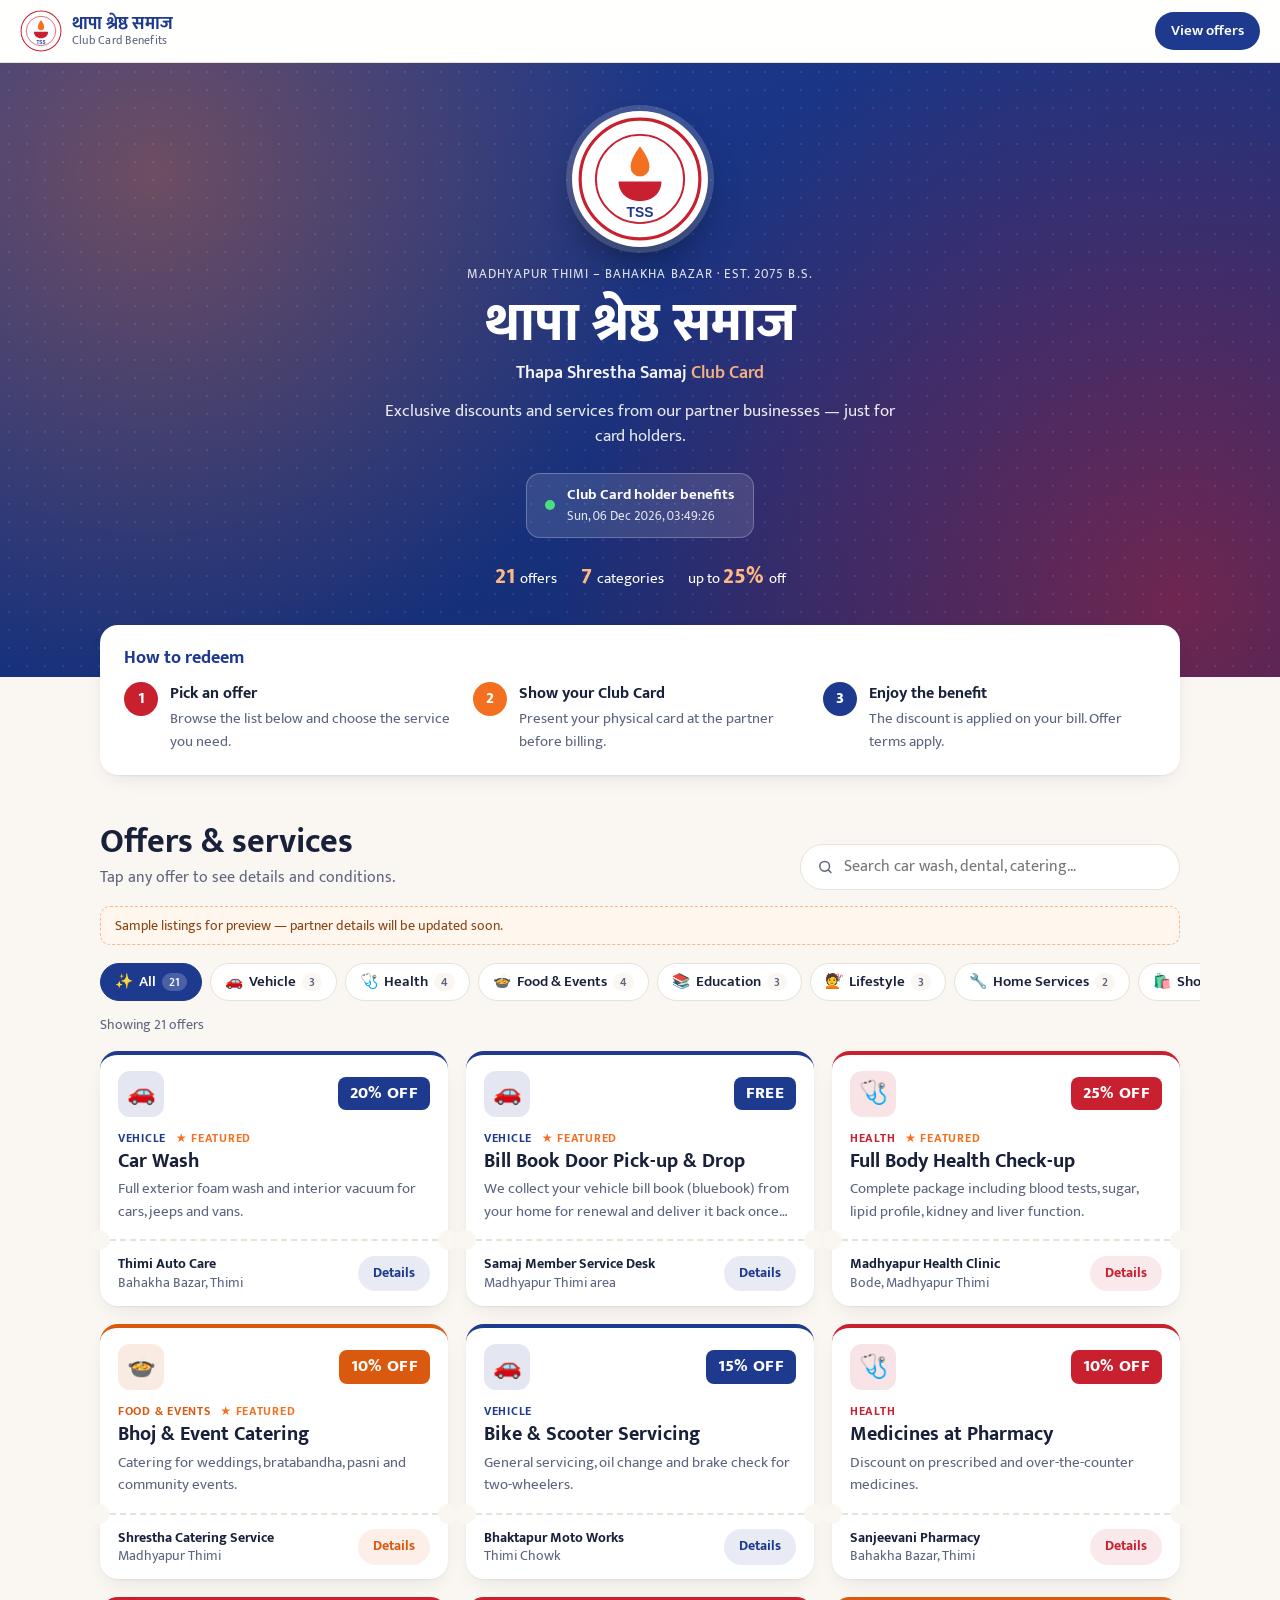
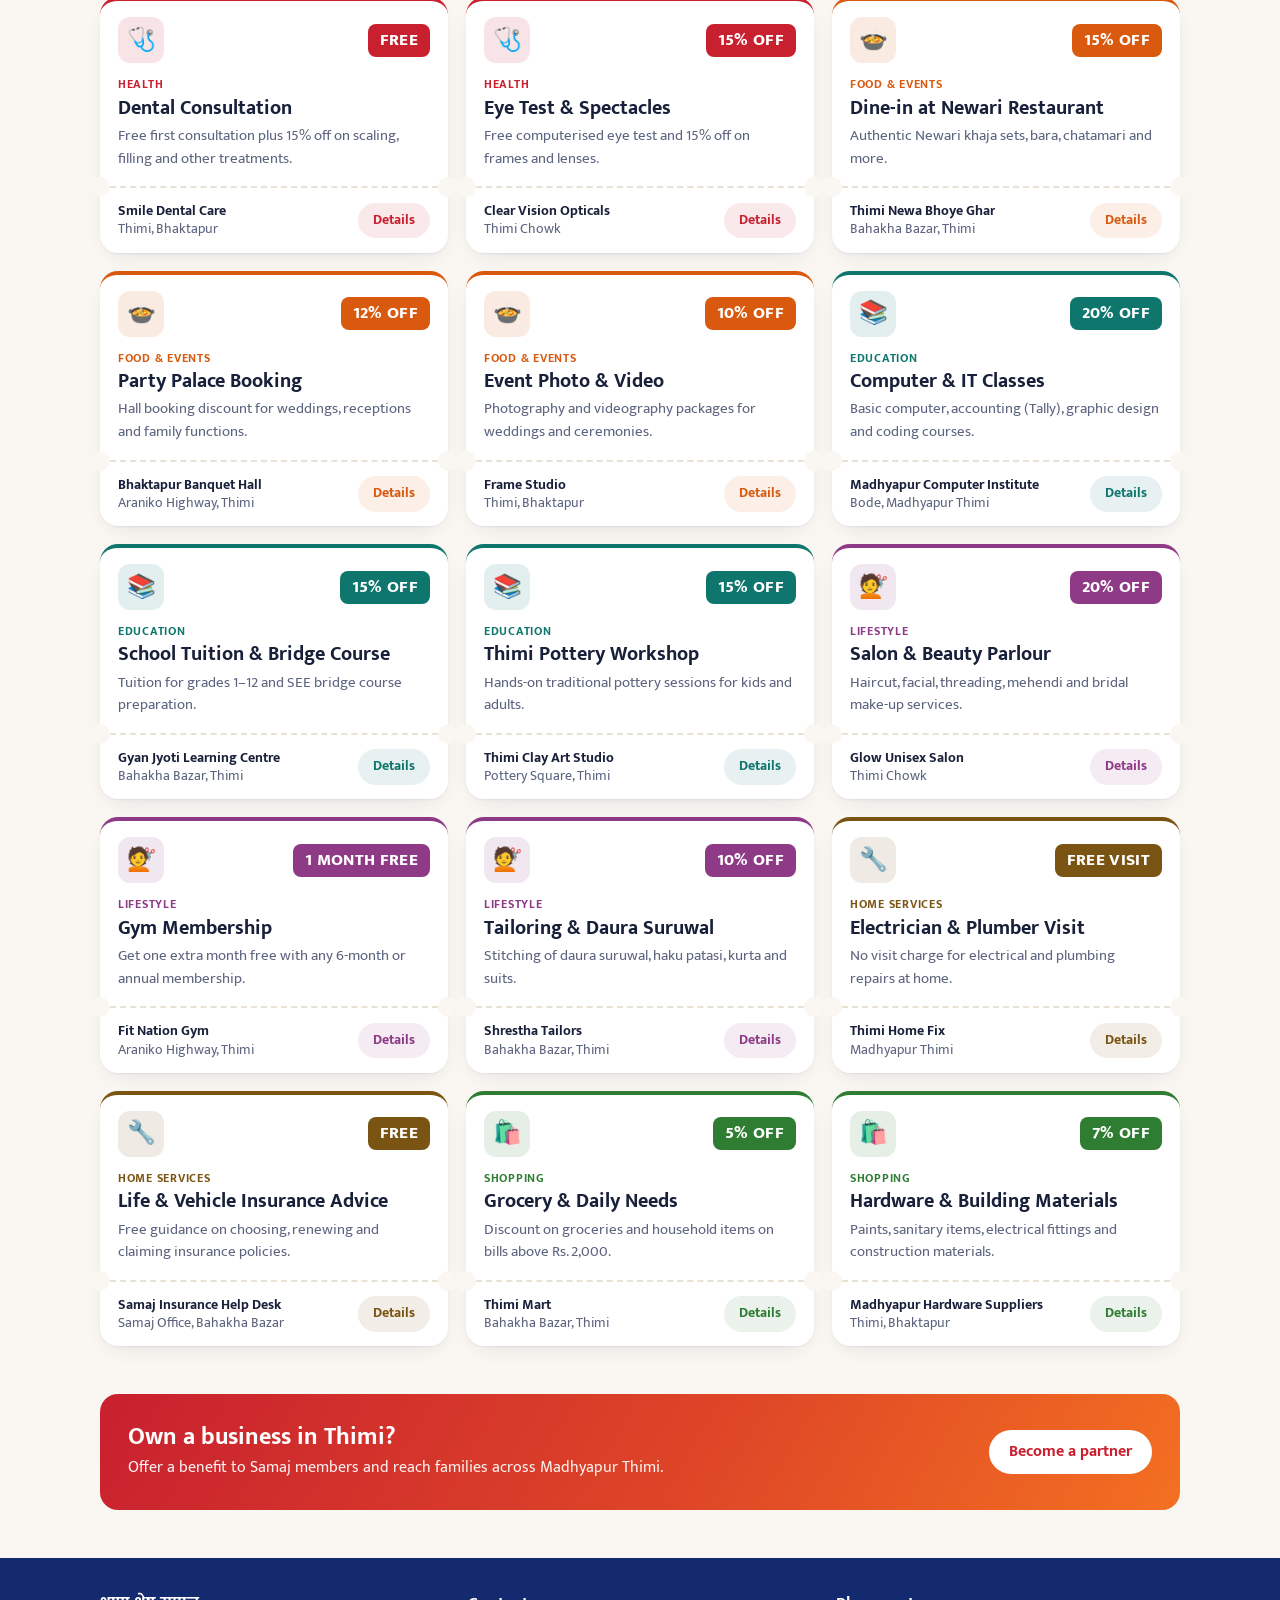
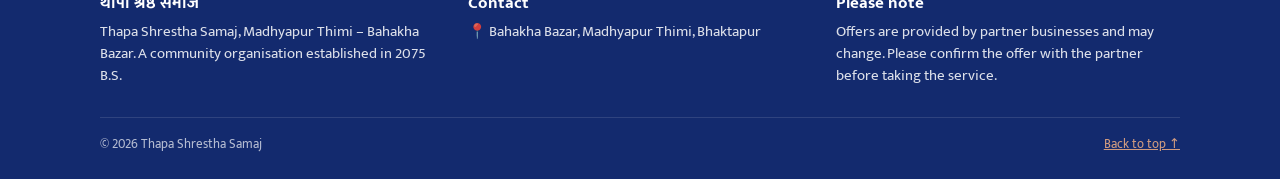
==== index.html @ 38b7edff "Add Club Card services and offers website Co-Authored-By: Claude Opus 5 <noreply@anthropic.com>" ====
<!DOCTYPE html>
<html lang="en">
<head>
  <meta charset="utf-8">
  <meta name="viewport" content="width=device-width, initial-scale=1">
  <title>Thapa Shrestha Samaj · Club Card Benefits</title>
  <meta name="description" content="Discounts, services and offers available to Thapa Shrestha Samaj Club Card holders in Madhyapur Thimi – Bahakha Bazar.">
  <meta name="theme-color" content="#1d3a8f">
  <meta property="og:title" content="Thapa Shrestha Samaj · Club Card Benefits">
  <meta property="og:description" content="Exclusive discounts and services for Club Card holders.">
  <meta property="og:image" content="assets/logo.png">
  <link rel="icon" href="assets/logo.png">
  <link rel="apple-touch-icon" href="assets/logo.png">
  <link rel="preconnect" href="https://fonts.googleapis.com">
  <link rel="preconnect" href="https://fonts.gstatic.com" crossorigin>
  <link href="https://fonts.googleapis.com/css2?family=Mukta:wght@400;500;600;700;800&display=swap" rel="stylesheet">
  <link rel="stylesheet" href="css/style.css">
</head>
<body>
  <header class="topbar">
    <a class="brand" href="#top">
      <img class="brand-logo" src="assets/logo.png" alt="" onerror="this.onerror=null;this.src='assets/logo-placeholder.svg'">
      <span class="brand-text">
        <strong lang="ne">थापा श्रेष्ठ समाज</strong>
        <small>Club Card Benefits</small>
      </span>
    </a>
    <a class="topbar-link" href="#offers">View offers</a>
  </header>

  <main id="top">
    <section class="hero">
      <div class="hero-inner">
        <div class="hero-logo">
          <img src="assets/logo.png" alt="Thapa Shrestha Samaj logo" onerror="this.onerror=null;this.src='assets/logo-placeholder.svg'">
        </div>
        <p class="eyebrow">Madhyapur Thimi – Bahakha Bazar · Est. 2075 B.S.</p>
        <h1 lang="ne">थापा श्रेष्ठ समाज</h1>
        <p class="hero-sub">Thapa Shrestha Samaj <span>Club Card</span></p>
        <p class="lead">Exclusive discounts and services from our partner businesses — just for card holders.</p>

        <div class="live-pass">
          <span class="pulse" aria-hidden="true"></span>
          <div>
            <strong id="member-line">Club Card holder benefits</strong>
            <span id="clock">&nbsp;</span>
          </div>
        </div>

        <ul class="stats">
          <li><strong id="stat-offers">0</strong> offers</li>
          <li><strong id="stat-cats">0</strong> categories</li>
          <li>up to <strong id="stat-max">0%</strong> off</li>
        </ul>
      </div>
    </section>

    <section class="section how" aria-labelledby="how-title">
      <div class="how-card">
        <h2 id="how-title">How to redeem</h2>
        <ol class="steps">
          <li><span>1</span><div><strong>Pick an offer</strong><p>Browse the list below and choose the service you need.</p></div></li>
          <li><span>2</span><div><strong>Show your Club Card</strong><p>Present your physical card at the partner before billing.</p></div></li>
          <li><span>3</span><div><strong>Enjoy the benefit</strong><p>The discount is applied on your bill. Offer terms apply.</p></div></li>
        </ol>
      </div>
    </section>

    <section id="offers" class="section offers" aria-labelledby="offers-title">
      <div class="offers-head">
        <div>
          <h2 id="offers-title">Offers &amp; services</h2>
          <p>Tap any offer to see details and conditions.</p>
        </div>
        <label class="search">
          <svg width="18" height="18" viewBox="0 0 24 24" fill="none" stroke="currentColor" stroke-width="2.2" stroke-linecap="round" aria-hidden="true"><circle cx="11" cy="11" r="7"/><path d="m20 20-3.5-3.5"/></svg>
          <span class="sr-only">Search offers</span>
          <input id="search" type="search" placeholder="Search car wash, dental, catering…" autocomplete="off">
        </label>
      </div>

      <p id="sample-notice" class="sample-notice" hidden>Sample listings for preview — partner details will be updated soon.</p>

      <div id="chips" class="chips" aria-label="Filter by category"></div>
      <p id="result-count" class="result-count" aria-live="polite"></p>

      <div id="grid" class="grid"></div>

      <div id="empty" class="empty" hidden>
        <p class="empty-icon" aria-hidden="true">🔍</p>
        <p><strong>No offers found.</strong><br>Try a different word or category.</p>
        <button type="button" id="reset" class="btn-outline">Show all offers</button>
      </div>
    </section>

    <section class="section cta-wrap">
      <div class="cta">
        <div>
          <h2>Own a business in Thimi?</h2>
          <p>Offer a benefit to Samaj members and reach families across Madhyapur Thimi.</p>
        </div>
        <a class="btn" href="#contact">Become a partner</a>
      </div>
    </section>
  </main>

  <footer id="contact">
    <div class="footer-grid">
      <div>
        <h3 lang="ne">थापा श्रेष्ठ समाज</h3>
        <p>Thapa Shrestha Samaj, Madhyapur Thimi – Bahakha Bazar. A community organisation established in 2075 B.S.</p>
      </div>
      <div>
        <h3>Contact</h3>
        <div id="contact-list"></div>
      </div>
      <div>
        <h3>Please note</h3>
        <p>Offers are provided by partner businesses and may change. Please confirm the offer with the partner before taking the service.</p>
      </div>
    </div>
    <div class="footer-bottom">
      <span>© <span id="year"></span> Thapa Shrestha Samaj</span>
      <a href="#top">Back to top ↑</a>
    </div>
  </footer>

  <dialog id="offer-dialog" aria-labelledby="dlg-title">
    <div id="dlg-content"></div>
  </dialog>

  <script src="js/offers.js"></script>
  <script src="js/app.js"></script>
</body>
</html>
---- css/style.css ----
:root {
  --navy: #1d3a8f;
  --navy-2: #132a6e;
  --red: #c8202f;
  --orange: #f37021;
  --bg: #faf7f2;
  --surface: #ffffff;
  --ink: #18203a;
  --muted: #5d6580;
  --line: #e8e2d6;
  --radius: 18px;
  --shadow: 0 1px 2px rgba(20, 30, 70, .06), 0 8px 24px -12px rgba(20, 30, 70, .18);
}

* { box-sizing: border-box; }
html { scroll-behavior: smooth; scroll-padding-top: 72px; }
body {
  margin: 0;
  font-family: "Mukta", system-ui, -apple-system, "Segoe UI", sans-serif;
  color: var(--ink);
  background: var(--bg);
  line-height: 1.5;
  -webkit-font-smoothing: antialiased;
}
img { max-width: 100%; display: block; }
h1, h2, h3, h4 { line-height: 1.15; margin: 0; }
a { color: var(--navy); }
[hidden] { display: none !important; }
.sr-only { position: absolute; width: 1px; height: 1px; overflow: hidden; clip: rect(0 0 0 0); white-space: nowrap; }
.section { max-width: 1120px; margin: 0 auto; padding: 40px 20px; }

/* ── Top bar ─────────────────────────────────────────────── */
.topbar {
  position: sticky; top: 0; z-index: 20;
  display: flex; align-items: center; justify-content: space-between; gap: 12px;
  padding: 10px 20px;
  background: rgba(255, 255, 255, .92);
  backdrop-filter: blur(10px); -webkit-backdrop-filter: blur(10px);
  border-bottom: 1px solid var(--line);
}
.brand { display: flex; align-items: center; gap: 10px; text-decoration: none; color: var(--ink); }
.brand-logo { width: 42px; height: 42px; border-radius: 50%; object-fit: contain; background: #fff; }
.brand-text { display: flex; flex-direction: column; line-height: 1.1; }
.brand-text strong { font-size: 1.1rem; color: var(--navy); }
.brand-text small { font-size: .78rem; color: var(--muted); letter-spacing: .02em; }
.topbar-link {
  font-weight: 600; font-size: .92rem; text-decoration: none;
  padding: 8px 16px; border-radius: 999px; background: var(--navy); color: #fff;
}

/* ── Hero ────────────────────────────────────────────────── */
.hero {
  position: relative; overflow: hidden; color: #fff; text-align: center;
  padding: 48px 20px 84px;
  background:
    radial-gradient(circle at 12% 18%, rgba(243, 112, 33, .38), transparent 42%),
    radial-gradient(circle at 92% 88%, rgba(200, 32, 47, .5), transparent 48%),
    linear-gradient(160deg, var(--navy) 0%, var(--navy-2) 100%);
}
.hero::after {
  content: ""; position: absolute; inset: 0; pointer-events: none;
  background-image: radial-gradient(rgba(255, 255, 255, .09) 1px, transparent 1px);
  background-size: 18px 18px;
}
.hero-inner { position: relative; z-index: 1; max-width: 720px; margin: 0 auto; }
.hero-logo {
  width: 136px; height: 136px; margin: 0 auto 18px; padding: 5px;
  border-radius: 50%; background: #fff;
  box-shadow: 0 0 0 6px rgba(255, 255, 255, .16), 0 20px 40px -10px rgba(0, 0, 0, .45);
}
.hero-logo img { width: 100%; height: 100%; object-fit: contain; border-radius: 50%; }
.eyebrow { margin: 0 0 8px; font-size: .82rem; letter-spacing: .08em; text-transform: uppercase; opacity: .85; }
.hero h1 { font-size: clamp(2.2rem, 8vw, 3.4rem); font-weight: 800; }
.hero-sub { margin: 4px 0 0; font-size: 1.15rem; font-weight: 600; opacity: .95; }
.hero-sub span { color: #ffb784; }
.lead { margin: 12px auto 24px; max-width: 520px; font-size: 1.05rem; opacity: .9; }

.live-pass {
  display: inline-flex; align-items: center; gap: 12px; text-align: left;
  padding: 10px 18px; border-radius: 14px;
  background: rgba(255, 255, 255, .12); border: 1px solid rgba(255, 255, 255, .25);
}
.live-pass strong { display: block; font-size: .95rem; }
#clock { display: block; font-size: .82rem; opacity: .85; font-variant-numeric: tabular-nums; }
.pulse {
  flex: none; width: 10px; height: 10px; border-radius: 50%; background: #4ade80;
  animation: pulse 1.8s infinite;
}
@keyframes pulse {
  0% { box-shadow: 0 0 0 0 rgba(74, 222, 128, .7); }
  70%, 100% { box-shadow: 0 0 0 10px rgba(74, 222, 128, 0); }
}
.stats {
  list-style: none; margin: 22px 0 0; padding: 0;
  display: flex; justify-content: center; flex-wrap: wrap; gap: 6px 24px;
  font-size: .95rem;
}
.stats strong { font-size: 1.4rem; font-weight: 800; color: #ffb784; margin-right: 2px; }

/* ── How to redeem ───────────────────────────────────────── */
.how { margin-top: -52px; position: relative; z-index: 2; padding-top: 0; padding-bottom: 8px; }
.how-card { background: var(--surface); border-radius: var(--radius); box-shadow: var(--shadow); padding: 22px 24px; }
.how h2 { font-size: 1.15rem; color: var(--navy); }
.steps {
  list-style: none; margin: 14px 0 0; padding: 0;
  display: grid; gap: 16px; grid-template-columns: repeat(auto-fit, minmax(230px, 1fr));
}
.steps li { display: flex; gap: 12px; align-items: flex-start; }
.steps li > span {
  flex: none; width: 34px; height: 34px; border-radius: 50%;
  display: grid; place-items: center; font-weight: 800; color: #fff; background: var(--red);
}
.steps li:nth-child(2) > span { background: var(--orange); }
.steps li:nth-child(3) > span { background: var(--navy); }
.steps strong { display: block; }
.steps p { margin: 2px 0 0; color: var(--muted); font-size: .93rem; }

/* ── Offers toolbar ──────────────────────────────────────── */
.offers-head { display: flex; flex-wrap: wrap; align-items: flex-end; justify-content: space-between; gap: 14px; }
.offers-head h2 { font-size: clamp(1.6rem, 4vw, 2.1rem); }
.offers-head p { margin: 4px 0 0; color: var(--muted); }
.search {
  display: flex; align-items: center; gap: 8px;
  flex: 1 1 280px; max-width: 380px; height: 46px; padding: 0 16px;
  background: #fff; border: 1px solid var(--line); border-radius: 999px; color: var(--muted);
}
.search:focus-within { border-color: var(--navy); box-shadow: 0 0 0 3px rgba(29, 58, 143, .15); }
.search input { border: 0; outline: 0; background: transparent; font: inherit; width: 100%; color: var(--ink); }

.sample-notice {
  margin: 16px 0 0; padding: 8px 14px; border-radius: 10px; font-size: .88rem;
  background: #fff6ee; border: 1px dashed #f3b98f; color: #8a4411;
}

.chips {
  display: flex; gap: 8px; overflow-x: auto;
  margin: 0 -20px; padding: 18px 20px 6px;
  scrollbar-width: none;
}
.chips::-webkit-scrollbar { display: none; }
.chip {
  flex: none; display: inline-flex; align-items: center; gap: 6px; cursor: pointer;
  font: inherit; font-weight: 600; font-size: .92rem; color: var(--ink);
  padding: 7px 14px; border-radius: 999px; border: 1px solid var(--line); background: #fff;
}
.chip:hover { border-color: #cfc6b4; }
.chip em { font-style: normal; font-size: .75rem; padding: 0 7px; border-radius: 999px; background: var(--bg); color: var(--muted); }
.chip[aria-pressed="true"] { background: var(--navy); border-color: var(--navy); color: #fff; }
.chip[aria-pressed="true"] em { background: rgba(255, 255, 255, .2); color: #fff; }
.result-count { color: var(--muted); font-size: .9rem; margin: 8px 0 14px; min-height: 1.35em; }

/* ── Offer coupon cards ──────────────────────────────────── */
.grid { display: grid; gap: 18px; grid-template-columns: repeat(auto-fill, minmax(270px, 1fr)); }
.offer {
  position: relative; display: flex; flex-direction: column; cursor: pointer;
  background: var(--surface); border-radius: var(--radius); box-shadow: var(--shadow);
  border-top: 4px solid var(--accent);
  transition: transform .15s ease, box-shadow .15s ease;
}
.offer:hover { transform: translateY(-3px); box-shadow: 0 1px 2px rgba(20, 30, 70, .06), 0 18px 34px -14px rgba(20, 30, 70, .32); }
.offer-top { display: flex; align-items: center; justify-content: space-between; gap: 10px; padding: 16px 18px 0; }
.offer-icon {
  width: 46px; height: 46px; border-radius: 12px; display: grid; place-items: center; font-size: 1.45rem;
  background: color-mix(in srgb, var(--accent) 12%, #fff);
}
.offer-badge {
  font-weight: 800; font-size: 1.05rem; letter-spacing: .02em; color: #fff;
  background: var(--accent); padding: 4px 12px; border-radius: 8px; white-space: nowrap;
}
.offer-body { padding: 12px 18px 16px; flex: 1; }
.offer-cat { margin: 0 0 3px; font-size: .76rem; font-weight: 700; text-transform: uppercase; letter-spacing: .06em; color: var(--accent); }
.offer-cat b { color: var(--orange); margin-left: 6px; }
.offer h3 { font-size: 1.22rem; font-weight: 700; }
.offer-desc {
  margin: 6px 0 0; color: var(--muted); font-size: .94rem;
  display: -webkit-box; -webkit-line-clamp: 2; -webkit-box-orient: vertical; overflow: hidden;
}
.offer-foot {
  position: relative; display: flex; align-items: center; justify-content: space-between; gap: 10px;
  padding: 14px 18px; border-top: 2px dashed var(--line);
}
.offer-foot::before, .offer-foot::after {
  content: ""; position: absolute; top: -11px; width: 20px; height: 20px; border-radius: 50%; background: var(--bg);
}
.offer-foot::before { left: -10px; }
.offer-foot::after { right: -10px; }
.offer-meta { display: flex; flex-direction: column; min-width: 0; font-size: .88rem; line-height: 1.3; }
.offer-meta strong, .offer-meta span { white-space: nowrap; overflow: hidden; text-overflow: ellipsis; }
.offer-meta span { color: var(--muted); }
.btn-details {
  flex: none; cursor: pointer; font: inherit; font-weight: 700; font-size: .9rem;
  color: var(--accent); background: color-mix(in srgb, var(--accent) 10%, #fff);
  border: 0; border-radius: 999px; padding: 7px 15px;
}

.empty { text-align: center; padding: 40px 20px; color: var(--muted); }
.empty-icon { font-size: 2rem; margin: 0; }

/* ── Buttons ─────────────────────────────────────────────── */
.btn, .btn-primary, .btn-outline {
  display: inline-flex; align-items: center; justify-content: center; gap: 6px;
  font: inherit; font-weight: 700; text-decoration: none; cursor: pointer;
  padding: 10px 20px; border-radius: 999px; border: 0;
}
.btn { background: #fff; color: var(--red); }
.btn-primary { flex: 1; background: var(--navy); color: #fff; }
.btn-outline { background: transparent; color: var(--ink); border: 1.5px solid var(--line); }

/* ── Partner CTA ─────────────────────────────────────────── */
.cta-wrap { padding-top: 8px; padding-bottom: 0; }
.cta {
  display: flex; flex-wrap: wrap; align-items: center; justify-content: space-between; gap: 16px;
  padding: 30px 28px; border-radius: var(--radius); color: #fff;
  background: linear-gradient(120deg, var(--red) 0%, #de4527 55%, var(--orange) 100%);
}
.cta h2 { font-size: 1.5rem; }
.cta p { margin: 4px 0 0; opacity: .92; }

/* ── Footer ──────────────────────────────────────────────── */
footer { margin-top: 48px; background: var(--navy-2); color: rgba(255, 255, 255, .85); padding: 36px 20px 24px; }
.footer-grid { max-width: 1080px; margin: 0 auto; display: grid; gap: 24px; grid-template-columns: repeat(auto-fit, minmax(230px, 1fr)); }
footer h3 { font-size: 1.05rem; color: #fff; margin-bottom: 8px; }
footer p { margin: 0 0 6px; font-size: .92rem; }
footer a { color: #ffb784; }
.footer-bottom {
  max-width: 1080px; margin: 24px auto 0; padding-top: 16px;
  border-top: 1px solid rgba(255, 255, 255, .15);
  display: flex; flex-wrap: wrap; justify-content: space-between; gap: 8px;
  font-size: .84rem; opacity: .8;
}

/* ── Dialog ──────────────────────────────────────────────── */
dialog {
  padding: 0; border: 0; border-radius: 22px; color: var(--ink);
  width: min(520px, calc(100% - 24px)); max-height: calc(100% - 24px);
  box-shadow: 0 30px 60px -20px rgba(0, 0, 0, .45);
}
dialog::backdrop { background: rgba(15, 22, 50, .55); backdrop-filter: blur(3px); }
.dlg-head {
  position: relative; padding: 22px 60px 18px 22px; color: #fff;
  background: linear-gradient(135deg, var(--accent), color-mix(in srgb, var(--accent) 65%, #000));
}
.dlg-close {
  position: absolute; top: 12px; right: 12px; width: 36px; height: 36px;
  border-radius: 50%; border: 0; cursor: pointer; line-height: 1;
  background: rgba(255, 255, 255, .2); color: #fff; font-size: 1.4rem;
}
.dlg-badge { display: inline-block; font-weight: 800; background: #fff; color: var(--accent); padding: 3px 12px; border-radius: 8px; margin-bottom: 10px; }
.dlg-head h3 { font-size: 1.5rem; }
.dlg-head p { margin: 4px 0 0; opacity: .9; }
.dlg-body { padding: 18px 22px 22px; }
.dlg-desc { margin: 0 0 14px; }
.dlg-facts { list-style: none; padding: 0; margin: 0; display: grid; gap: 8px; }
.dlg-facts li { display: flex; gap: 10px; font-size: .95rem; }
.dlg-body h4 { margin: 18px 0 6px; font-size: .78rem; text-transform: uppercase; letter-spacing: .07em; color: var(--muted); }
.terms { margin: 0; padding-left: 20px; color: var(--muted); font-size: .93rem; }
.redeem-note { margin: 16px 0 0; padding: 12px 14px; border-radius: 12px; background: #fff6ee; border: 1px solid #fbd7bb; font-size: .92rem; }
.dlg-actions { display: flex; gap: 10px; margin-top: 16px; }
.dlg-actions .btn-outline { flex: 1; }

/* ── Responsive / accessibility ──────────────────────────── */
@media (max-width: 520px) {
  .topbar-link { display: none; }
  .hero { padding: 36px 18px 80px; }
  .hero-logo { width: 116px; height: 116px; }
  .search { max-width: none; }
  .cta { padding: 24px 20px; }
}
:focus-visible { outline: 3px solid var(--orange); outline-offset: 2px; }
@media (prefers-reduced-motion: reduce) {
  *, *::before, *::after { animation: none !important; transition: none !important; scroll-behavior: auto !important; }
}
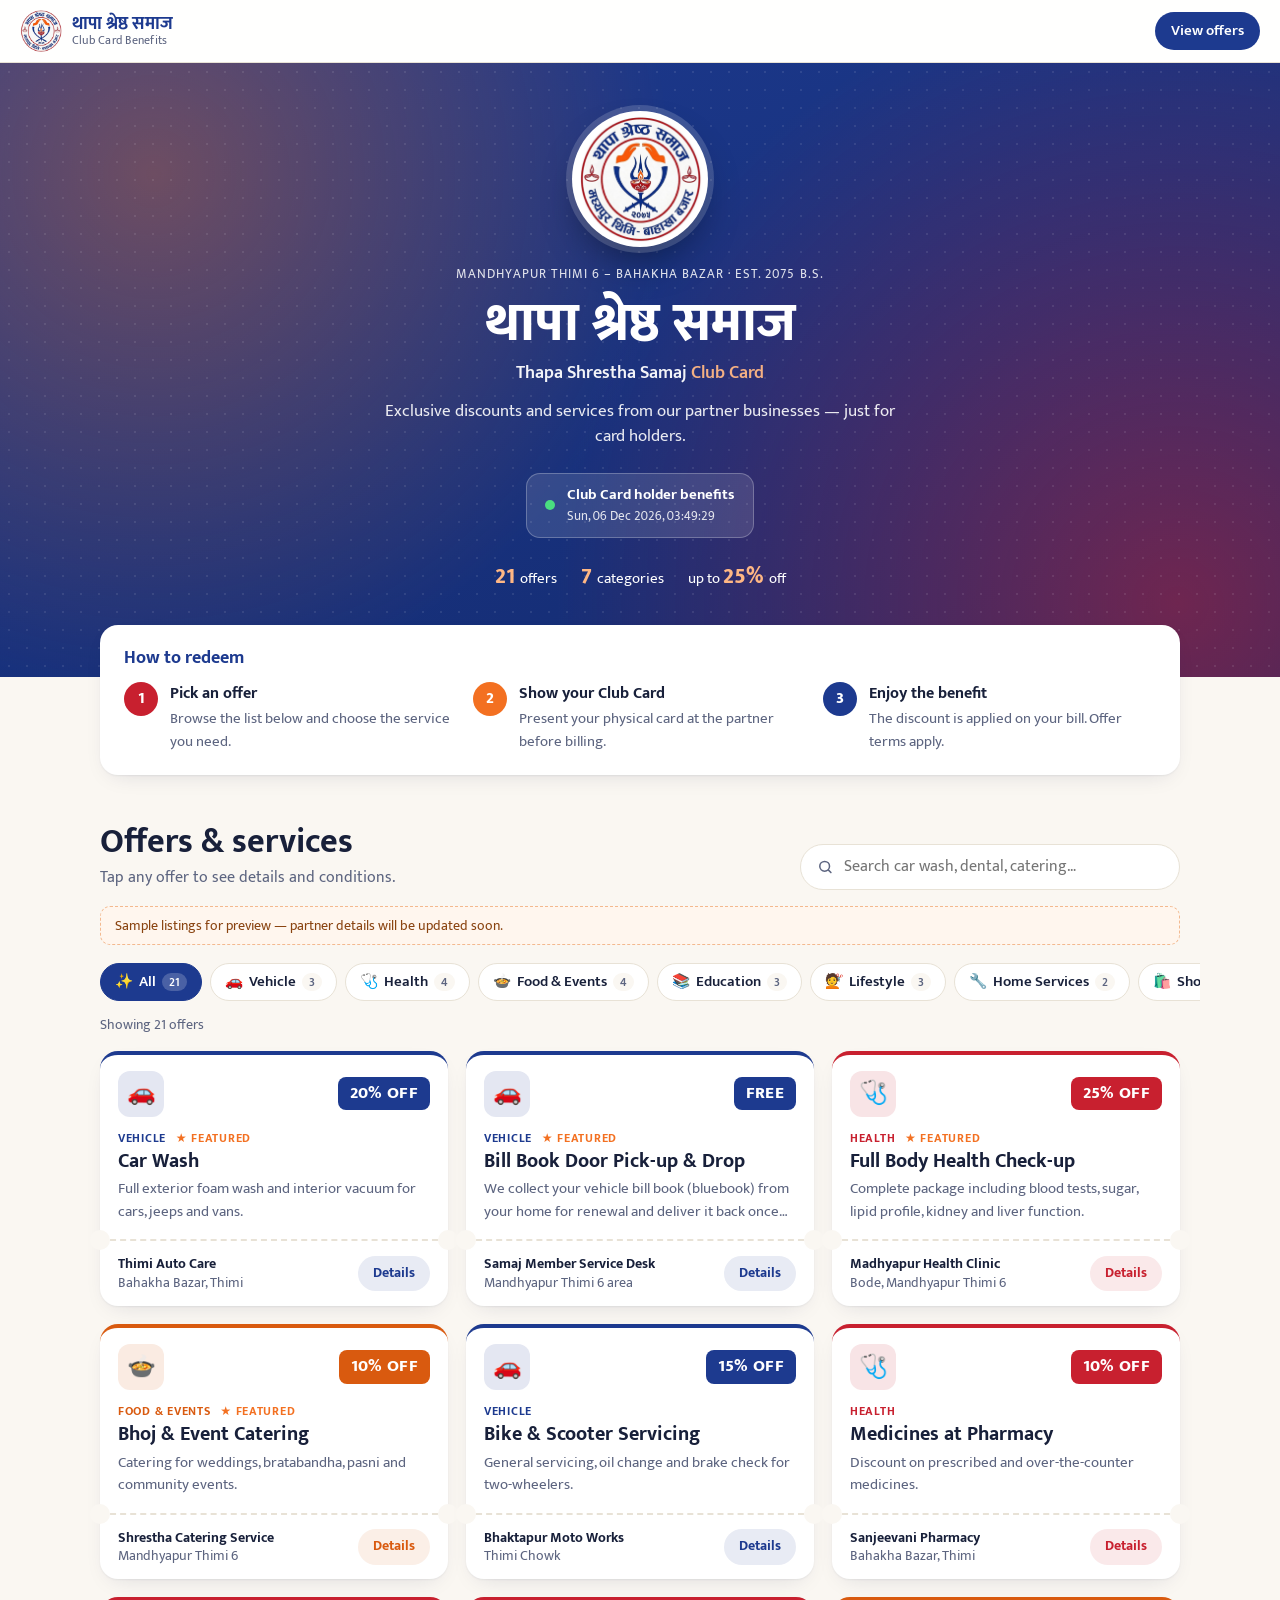
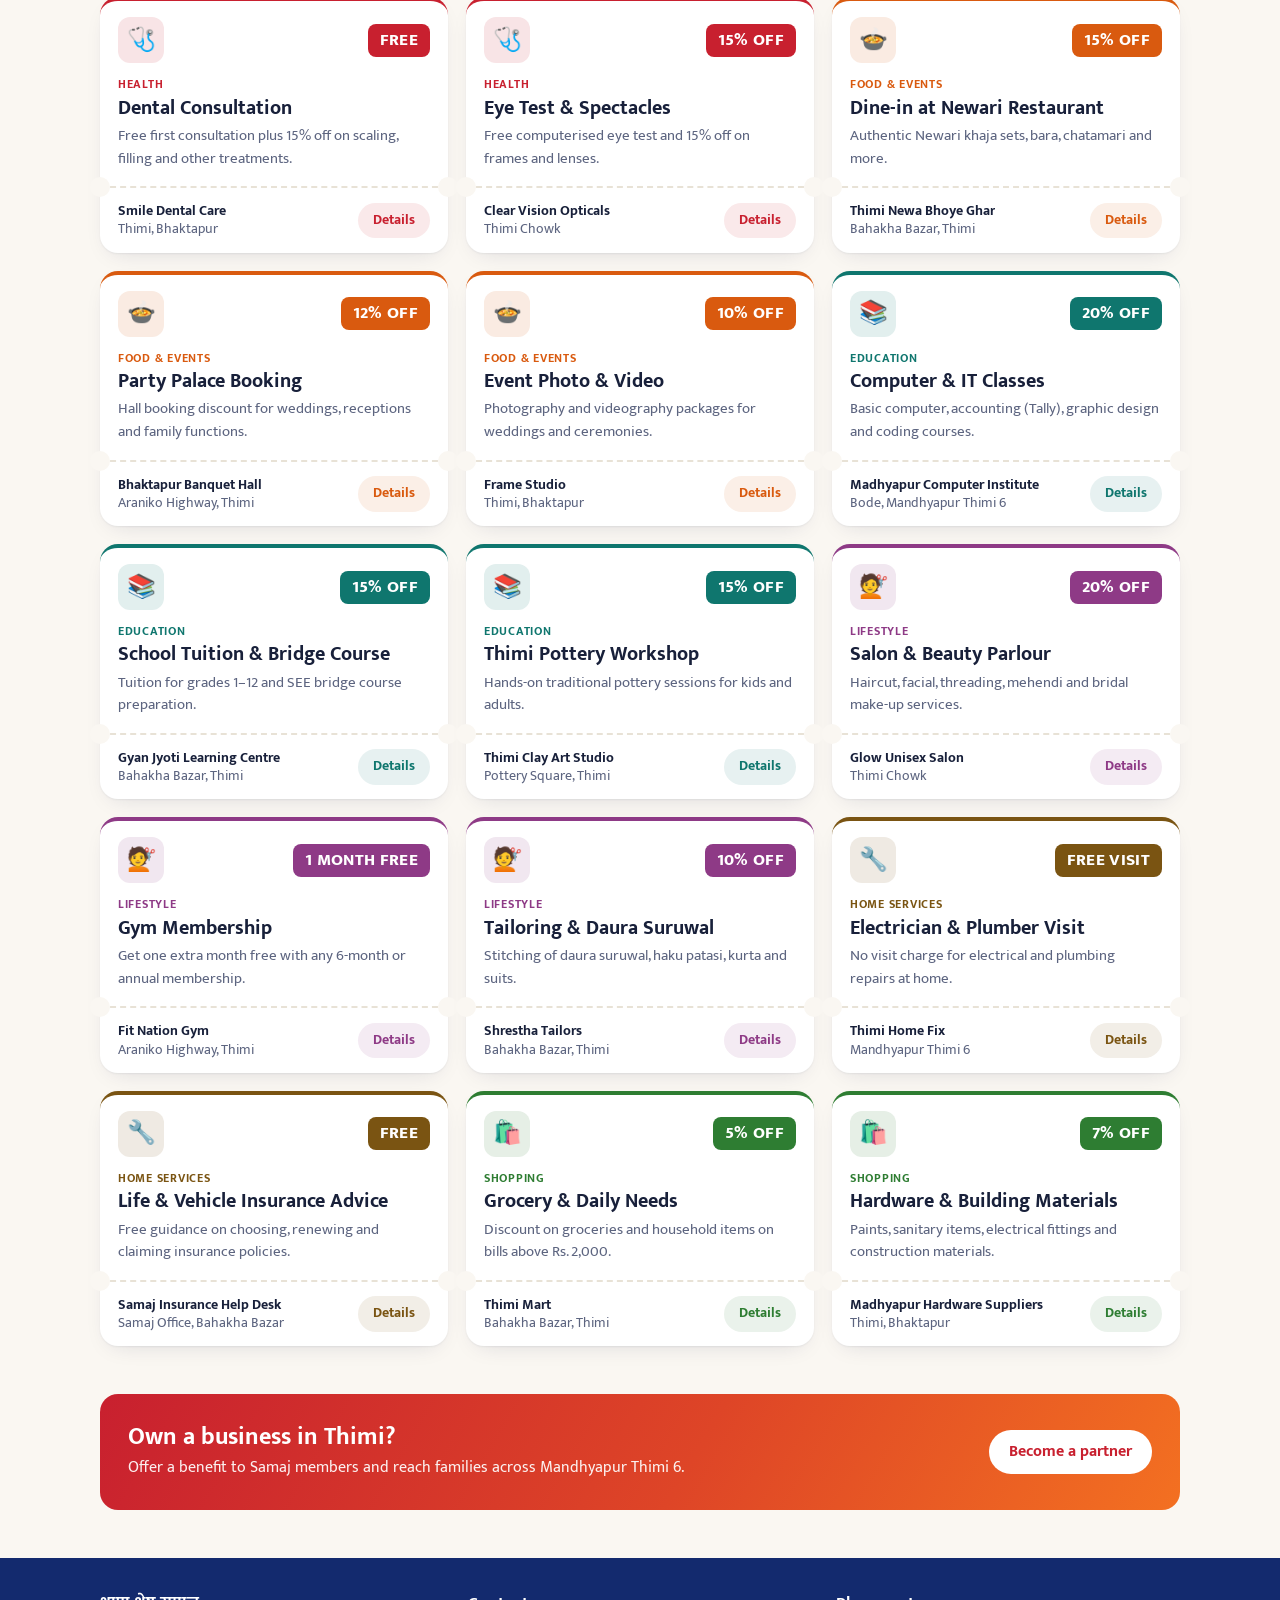
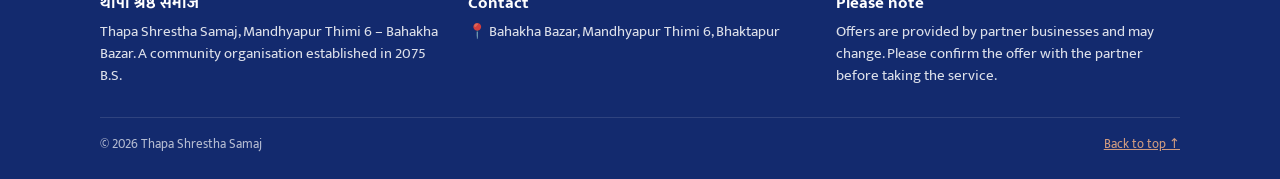
==== commit 2a0de42d: "Update location text to Mandhyapur Thimi 6 Co-Authored-By: Claude Opus 5 <noreply@anthropic.com>" ====
--- a/index.html
+++ b/index.html
@@ -4,7 +4,7 @@
   <meta charset="utf-8">
   <meta name="viewport" content="width=device-width, initial-scale=1">
   <title>Thapa Shrestha Samaj · Club Card Benefits</title>
-  <meta name="description" content="Discounts, services and offers available to Thapa Shrestha Samaj Club Card holders in Madhyapur Thimi – Bahakha Bazar.">
+  <meta name="description" content="Discounts, services and offers available to Thapa Shrestha Samaj Club Card holders in Mandhyapur Thimi 6 – Bahakha Bazar.">
   <meta name="theme-color" content="#1d3a8f">
   <meta property="og:title" content="Thapa Shrestha Samaj · Club Card Benefits">
   <meta property="og:description" content="Exclusive discounts and services for Club Card holders.">
@@ -34,7 +34,7 @@
         <div class="hero-logo">
           <img src="assets/logo.png" alt="Thapa Shrestha Samaj logo" onerror="this.onerror=null;this.src='assets/logo-placeholder.svg'">
         </div>
-        <p class="eyebrow">Madhyapur Thimi – Bahakha Bazar · Est. 2075 B.S.</p>
+        <p class="eyebrow">Mandhyapur Thimi 6 – Bahakha Bazar · Est. 2075 B.S.</p>
         <h1 lang="ne">थापा श्रेष्ठ समाज</h1>
         <p class="hero-sub">Thapa Shrestha Samaj <span>Club Card</span></p>
         <p class="lead">Exclusive discounts and services from our partner businesses — just for card holders.</p>
@@ -97,7 +97,7 @@
       <div class="cta">
         <div>
           <h2>Own a business in Thimi?</h2>
-          <p>Offer a benefit to Samaj members and reach families across Madhyapur Thimi.</p>
+          <p>Offer a benefit to Samaj members and reach families across Mandhyapur Thimi 6.</p>
         </div>
         <a class="btn" href="#contact">Become a partner</a>
       </div>
@@ -108,7 +108,7 @@
     <div class="footer-grid">
       <div>
         <h3 lang="ne">थापा श्रेष्ठ समाज</h3>
-        <p>Thapa Shrestha Samaj, Madhyapur Thimi – Bahakha Bazar. A community organisation established in 2075 B.S.</p>
+        <p>Thapa Shrestha Samaj, Mandhyapur Thimi 6 – Bahakha Bazar. A community organisation established in 2075 B.S.</p>
       </div>
       <div>
         <h3>Contact</h3>
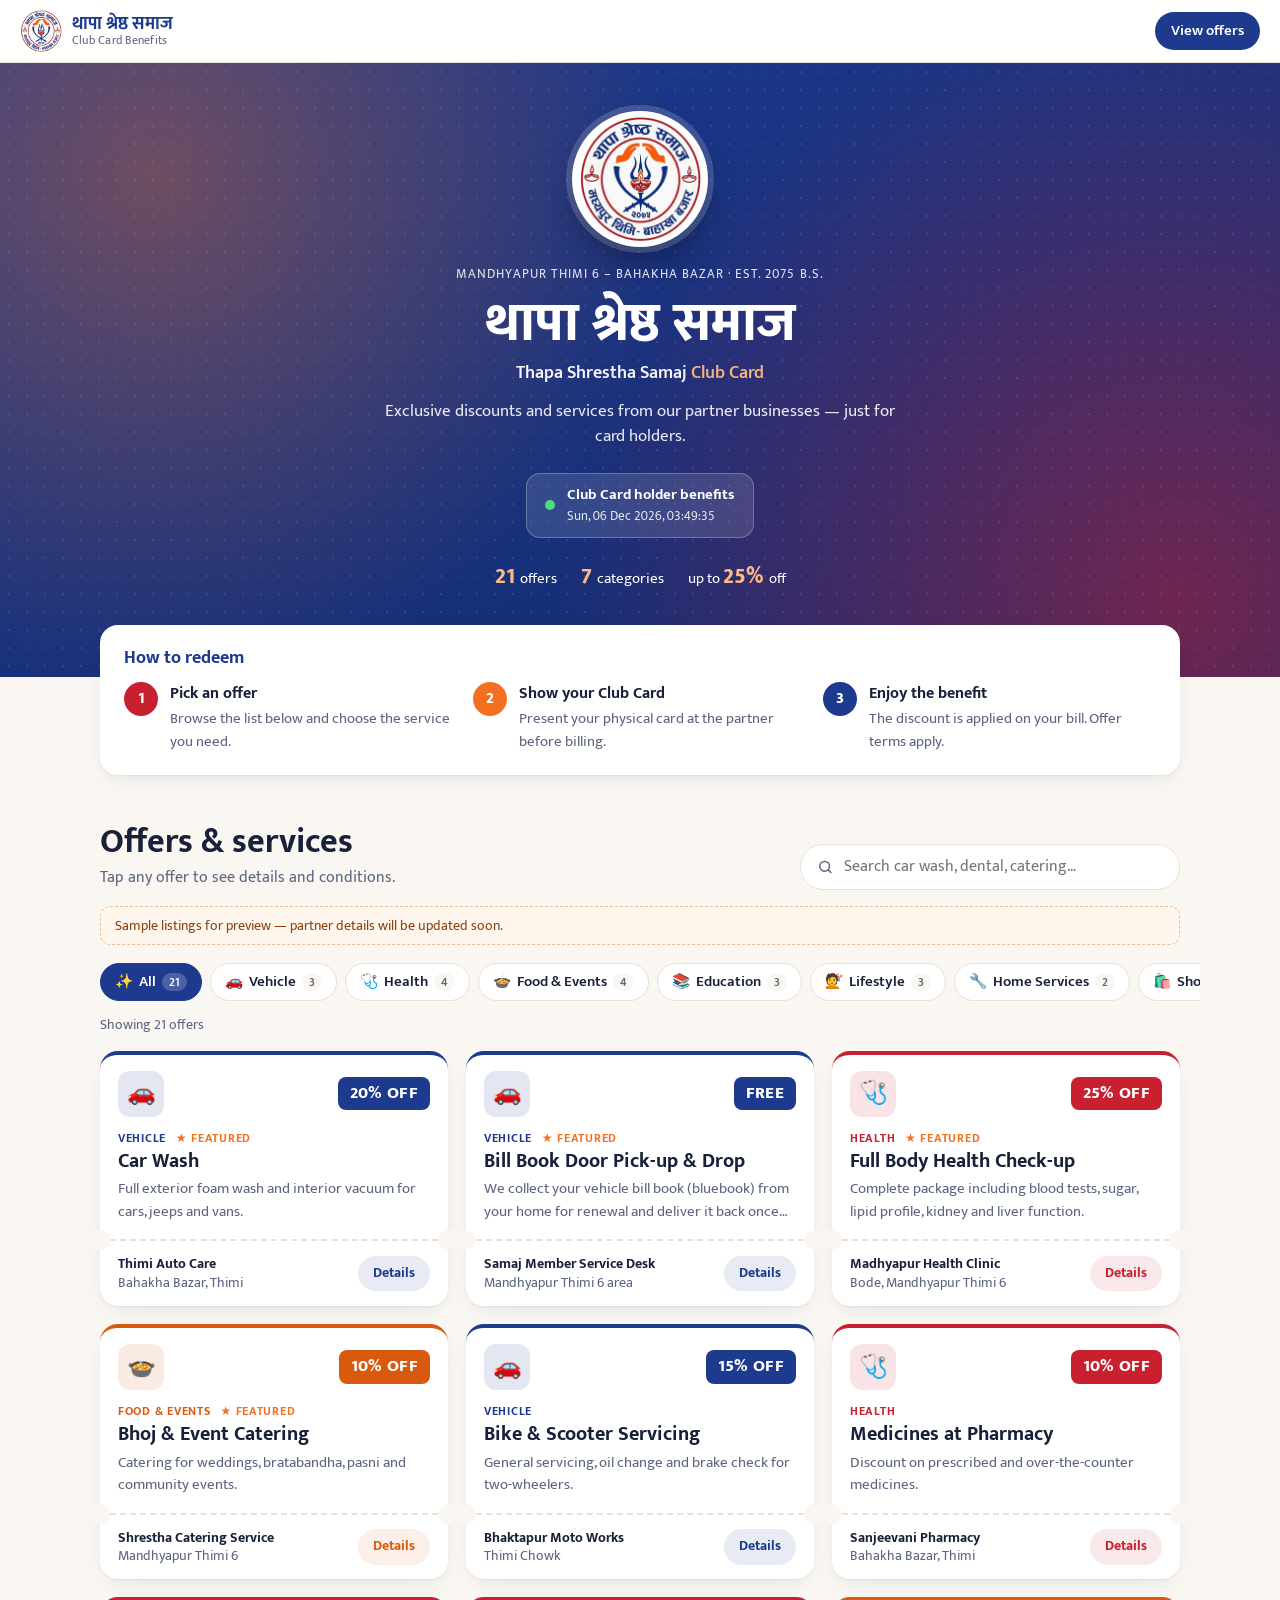
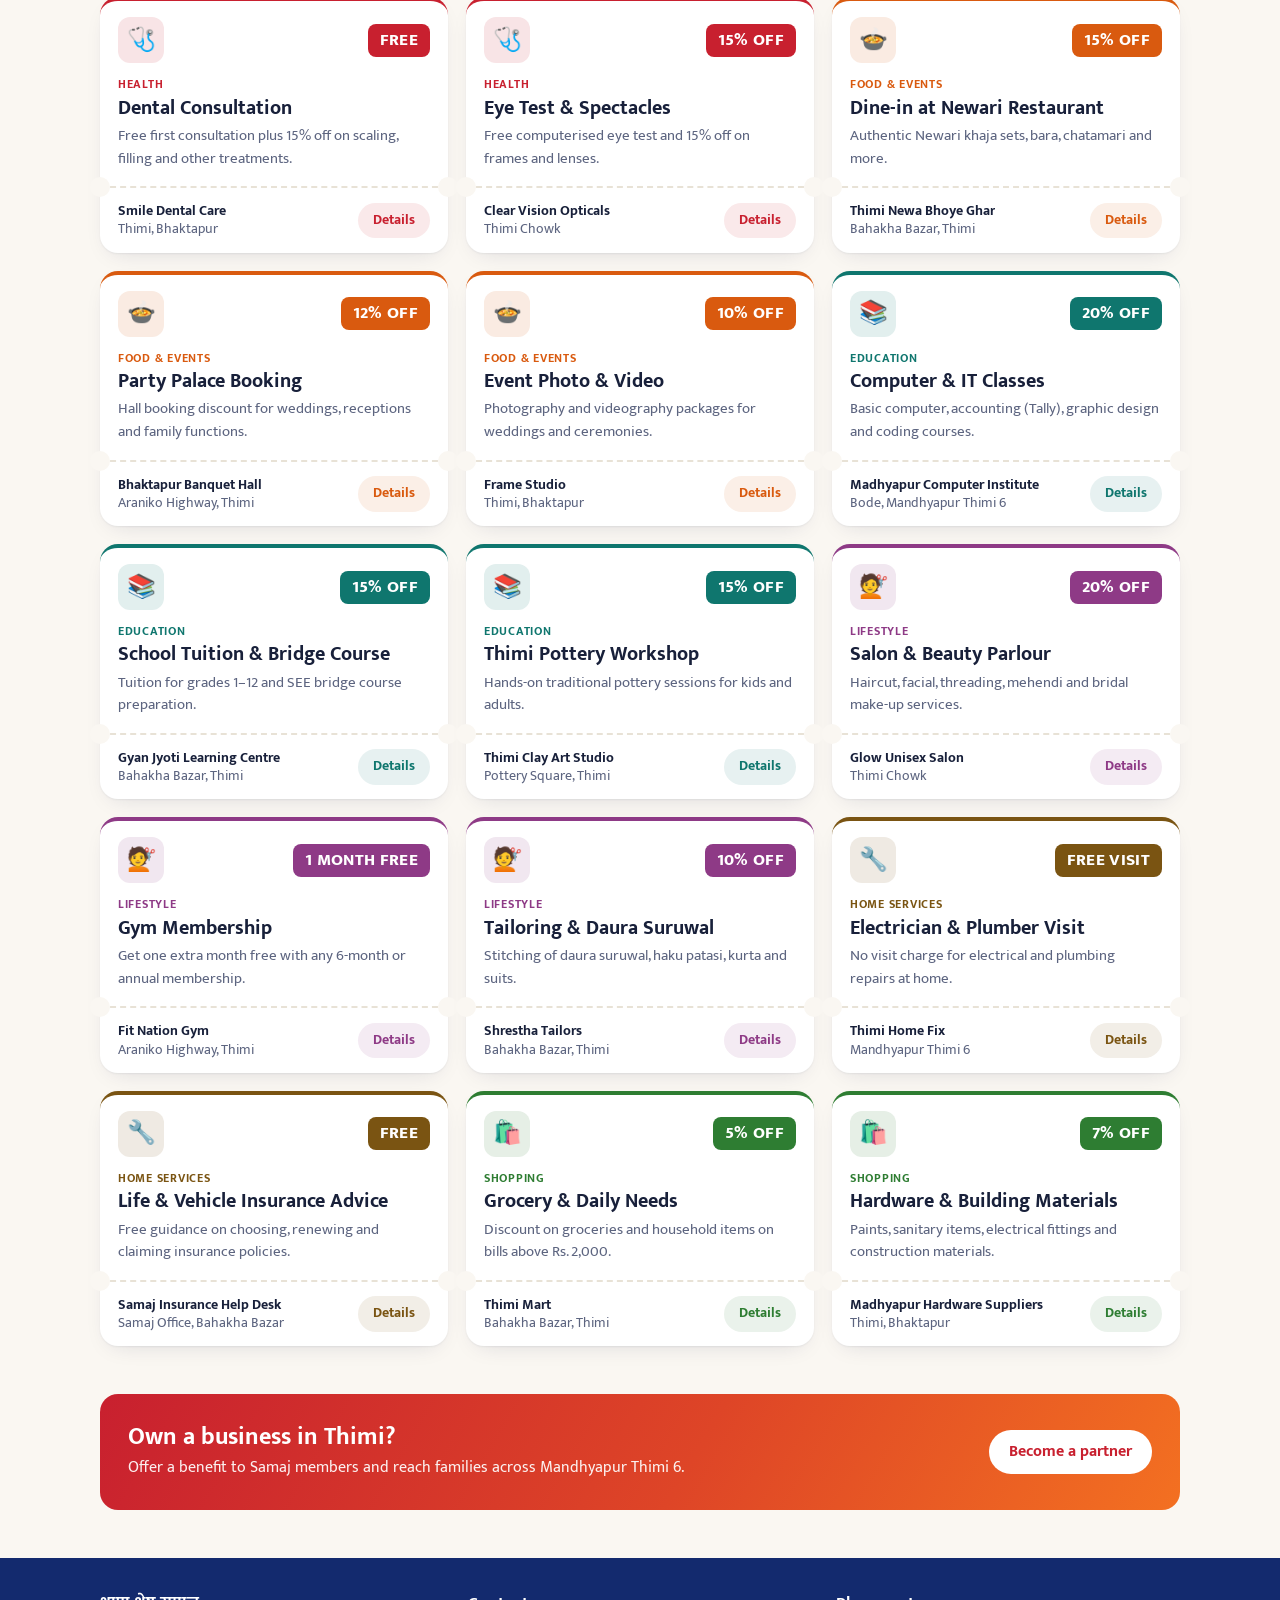
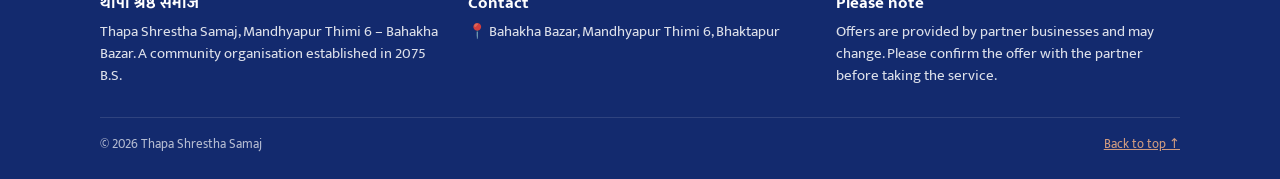
==== commit 85a4c447: "Serve Club Card offers at /offers for custom domain Move the site into offers/ so thapashresthasocie" ====
--- a/index.html
+++ b/index.html
@@ -3,133 +3,18 @@
 <head>
   <meta charset="utf-8">
   <meta name="viewport" content="width=device-width, initial-scale=1">
-  <title>Thapa Shrestha Samaj · Club Card Benefits</title>
-  <meta name="description" content="Discounts, services and offers available to Thapa Shrestha Samaj Club Card holders in Mandhyapur Thimi 6 – Bahakha Bazar.">
-  <meta name="theme-color" content="#1d3a8f">
-  <meta property="og:title" content="Thapa Shrestha Samaj · Club Card Benefits">
-  <meta property="og:description" content="Exclusive discounts and services for Club Card holders.">
-  <meta property="og:image" content="assets/logo.png">
-  <link rel="icon" href="assets/logo.png">
-  <link rel="apple-touch-icon" href="assets/logo.png">
-  <link rel="preconnect" href="https://fonts.googleapis.com">
-  <link rel="preconnect" href="https://fonts.gstatic.com" crossorigin>
-  <link href="https://fonts.googleapis.com/css2?family=Mukta:wght@400;500;600;700;800&display=swap" rel="stylesheet">
-  <link rel="stylesheet" href="css/style.css">
+  <title>Thapa Shrestha Samaj</title>
+  <!-- Until a main society website exists, send visitors to the Club Card offers page. -->
+  <meta http-equiv="refresh" content="0; url=offers/">
+  <link rel="canonical" href="offers/">
+  <link rel="icon" href="offers/assets/logo.png">
+  <script>location.replace('offers/' + location.search + location.hash);</script>
+  <style>
+    body { margin: 0; min-height: 100vh; display: grid; place-items: center; font-family: system-ui, sans-serif; background: #faf7f2; color: #18203a; }
+    a { color: #1d3a8f; font-weight: 600; }
+  </style>
 </head>
 <body>
-  <header class="topbar">
-    <a class="brand" href="#top">
-      <img class="brand-logo" src="assets/logo.png" alt="" onerror="this.onerror=null;this.src='assets/logo-placeholder.svg'">
-      <span class="brand-text">
-        <strong lang="ne">थापा श्रेष्ठ समाज</strong>
-        <small>Club Card Benefits</small>
-      </span>
-    </a>
-    <a class="topbar-link" href="#offers">View offers</a>
-  </header>
-
-  <main id="top">
-    <section class="hero">
-      <div class="hero-inner">
-        <div class="hero-logo">
-          <img src="assets/logo.png" alt="Thapa Shrestha Samaj logo" onerror="this.onerror=null;this.src='assets/logo-placeholder.svg'">
-        </div>
-        <p class="eyebrow">Mandhyapur Thimi 6 – Bahakha Bazar · Est. 2075 B.S.</p>
-        <h1 lang="ne">थापा श्रेष्ठ समाज</h1>
-        <p class="hero-sub">Thapa Shrestha Samaj <span>Club Card</span></p>
-        <p class="lead">Exclusive discounts and services from our partner businesses — just for card holders.</p>
-
-        <div class="live-pass">
-          <span class="pulse" aria-hidden="true"></span>
-          <div>
-            <strong id="member-line">Club Card holder benefits</strong>
-            <span id="clock">&nbsp;</span>
-          </div>
-        </div>
-
-        <ul class="stats">
-          <li><strong id="stat-offers">0</strong> offers</li>
-          <li><strong id="stat-cats">0</strong> categories</li>
-          <li>up to <strong id="stat-max">0%</strong> off</li>
-        </ul>
-      </div>
-    </section>
-
-    <section class="section how" aria-labelledby="how-title">
-      <div class="how-card">
-        <h2 id="how-title">How to redeem</h2>
-        <ol class="steps">
-          <li><span>1</span><div><strong>Pick an offer</strong><p>Browse the list below and choose the service you need.</p></div></li>
-          <li><span>2</span><div><strong>Show your Club Card</strong><p>Present your physical card at the partner before billing.</p></div></li>
-          <li><span>3</span><div><strong>Enjoy the benefit</strong><p>The discount is applied on your bill. Offer terms apply.</p></div></li>
-        </ol>
-      </div>
-    </section>
-
-    <section id="offers" class="section offers" aria-labelledby="offers-title">
-      <div class="offers-head">
-        <div>
-          <h2 id="offers-title">Offers &amp; services</h2>
-          <p>Tap any offer to see details and conditions.</p>
-        </div>
-        <label class="search">
-          <svg width="18" height="18" viewBox="0 0 24 24" fill="none" stroke="currentColor" stroke-width="2.2" stroke-linecap="round" aria-hidden="true"><circle cx="11" cy="11" r="7"/><path d="m20 20-3.5-3.5"/></svg>
-          <span class="sr-only">Search offers</span>
-          <input id="search" type="search" placeholder="Search car wash, dental, catering…" autocomplete="off">
-        </label>
-      </div>
-
-      <p id="sample-notice" class="sample-notice" hidden>Sample listings for preview — partner details will be updated soon.</p>
-
-      <div id="chips" class="chips" aria-label="Filter by category"></div>
-      <p id="result-count" class="result-count" aria-live="polite"></p>
-
-      <div id="grid" class="grid"></div>
-
-      <div id="empty" class="empty" hidden>
-        <p class="empty-icon" aria-hidden="true">🔍</p>
-        <p><strong>No offers found.</strong><br>Try a different word or category.</p>
-        <button type="button" id="reset" class="btn-outline">Show all offers</button>
-      </div>
-    </section>
-
-    <section class="section cta-wrap">
-      <div class="cta">
-        <div>
-          <h2>Own a business in Thimi?</h2>
-          <p>Offer a benefit to Samaj members and reach families across Mandhyapur Thimi 6.</p>
-        </div>
-        <a class="btn" href="#contact">Become a partner</a>
-      </div>
-    </section>
-  </main>
-
-  <footer id="contact">
-    <div class="footer-grid">
-      <div>
-        <h3 lang="ne">थापा श्रेष्ठ समाज</h3>
-        <p>Thapa Shrestha Samaj, Mandhyapur Thimi 6 – Bahakha Bazar. A community organisation established in 2075 B.S.</p>
-      </div>
-      <div>
-        <h3>Contact</h3>
-        <div id="contact-list"></div>
-      </div>
-      <div>
-        <h3>Please note</h3>
-        <p>Offers are provided by partner businesses and may change. Please confirm the offer with the partner before taking the service.</p>
-      </div>
-    </div>
-    <div class="footer-bottom">
-      <span>© <span id="year"></span> Thapa Shrestha Samaj</span>
-      <a href="#top">Back to top ↑</a>
-    </div>
-  </footer>
-
-  <dialog id="offer-dialog" aria-labelledby="dlg-title">
-    <div id="dlg-content"></div>
-  </dialog>
-
-  <script src="js/offers.js"></script>
-  <script src="js/app.js"></script>
+  <p>Opening Club Card offers… <a href="offers/">Continue</a></p>
 </body>
 </html>
